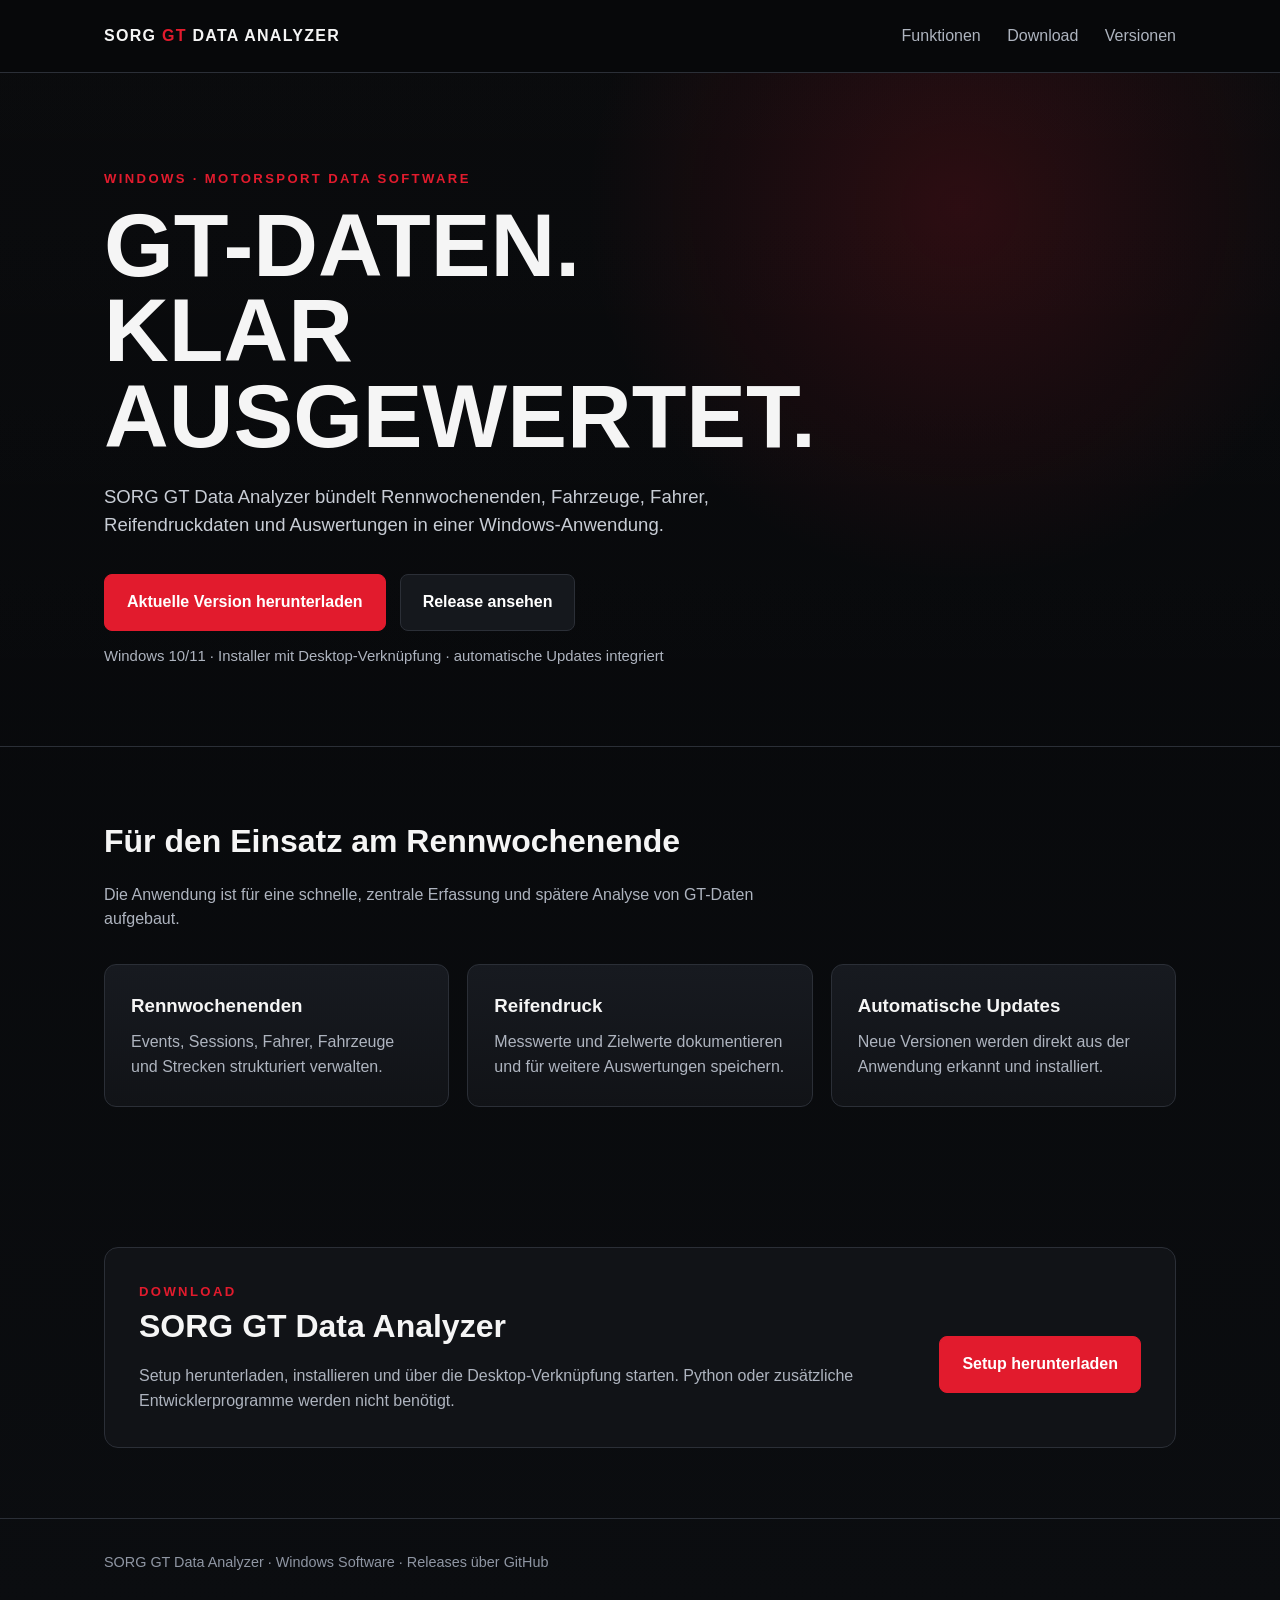
==== docs/index.html @ b89b2e5a "Add files via upload" ====
<!DOCTYPE html>
<html lang="de">
<head>
  <meta charset="UTF-8">
  <meta name="viewport" content="width=device-width, initial-scale=1.0">
  <title>SORG GT Data Analyzer</title>
  <meta name="description" content="SORG GT Data Analyzer – Windows Software für Rennwochenenden, Reifendruck und GT-Datenanalyse.">
  <style>
    :root{
      --bg:#08090b;
      --panel:#111317;
      --panel2:#171a20;
      --text:#f5f5f5;
      --muted:#aeb4bf;
      --red:#e21b2d;
      --line:#2b2f37;
    }
    *{box-sizing:border-box}
    html{scroll-behavior:smooth}
    body{
      margin:0;
      background:linear-gradient(180deg,#060709 0%,#0b0d10 100%);
      color:var(--text);
      font-family:Segoe UI,Arial,sans-serif;
      line-height:1.55;
    }
    .wrap{max-width:1120px;margin:auto;padding:0 24px}
    header{
      border-bottom:1px solid var(--line);
      background:rgba(8,9,11,.92);
      position:sticky;top:0;z-index:5;
      backdrop-filter:blur(8px);
    }
    .nav{display:flex;align-items:center;justify-content:space-between;height:72px}
    .brand{font-weight:800;letter-spacing:.08em}
    .brand span{color:var(--red)}
    .nav a{color:var(--muted);text-decoration:none;margin-left:22px}
    .nav a:hover{color:white}
    .hero{
      padding:96px 0 78px;
      border-bottom:1px solid var(--line);
      background:
        radial-gradient(circle at 75% 20%,rgba(226,27,45,.16),transparent 34%),
        linear-gradient(180deg,rgba(255,255,255,.015),transparent);
    }
    .eyebrow{color:var(--red);font-weight:800;letter-spacing:.18em;font-size:.82rem}
    h1{font-size:clamp(2.8rem,7vw,5.8rem);line-height:.95;margin:14px 0 24px;max-width:900px}
    .lead{max-width:710px;color:#c8cdd5;font-size:1.16rem}
    .buttons{display:flex;gap:14px;flex-wrap:wrap;margin-top:34px}
    .btn{
      display:inline-block;padding:15px 22px;border-radius:8px;
      text-decoration:none;font-weight:800;border:1px solid var(--line);
    }
    .primary{background:var(--red);color:white;border-color:var(--red)}
    .secondary{background:#15181d;color:white}
    .small{color:var(--muted);margin-top:14px;font-size:.93rem}
    section{padding:70px 0}
    h2{font-size:2rem;margin:0 0 12px}
    .sub{color:var(--muted);max-width:720px;margin-bottom:32px}
    .grid{display:grid;grid-template-columns:repeat(3,1fr);gap:18px}
    .card{
      padding:26px;background:linear-gradient(180deg,var(--panel2),var(--panel));
      border:1px solid var(--line);border-radius:12px;
    }
    .card h3{margin:0 0 10px}
    .card p{margin:0;color:var(--muted)}
    .download{
      background:var(--panel);border:1px solid var(--line);border-radius:14px;padding:34px;
      display:flex;align-items:center;justify-content:space-between;gap:28px;
    }
    footer{border-top:1px solid var(--line);padding:32px 0;color:#8f96a3;font-size:.9rem}
    @media(max-width:800px){
      .grid{grid-template-columns:1fr}
      .download{display:block}
      .download .buttons{margin-top:22px}
      .nav .links{display:none}
    }
  </style>
</head>
<body>
<header>
  <div class="wrap nav">
    <div class="brand">SORG <span>GT</span> DATA ANALYZER</div>
    <div class="links">
      <a href="#funktionen">Funktionen</a>
      <a href="#download">Download</a>
      <a href="https://github.com/Paucki/SORG-GT-Data-Analyzer/releases/latest">Versionen</a>
    </div>
  </div>
</header>

<main>
  <div class="hero">
    <div class="wrap">
      <div class="eyebrow">WINDOWS · MOTORSPORT DATA SOFTWARE</div>
      <h1>GT-DATEN.<br>KLAR AUSGEWERTET.</h1>
      <p class="lead">
        SORG GT Data Analyzer bündelt Rennwochenenden, Fahrzeuge, Fahrer,
        Reifendruckdaten und Auswertungen in einer Windows-Anwendung.
      </p>
      <div class="buttons">
        <a class="btn primary" href="https://github.com/Paucki/SORG-GT-Data-Analyzer/releases/latest/download/SORG_GT_Data_Analyzer_Setup_1.0.5.exe">
          Aktuelle Version herunterladen
        </a>
        <a class="btn secondary" href="https://github.com/Paucki/SORG-GT-Data-Analyzer/releases/latest">
          Release ansehen
        </a>
      </div>
      <div class="small">Windows 10/11 · Installer mit Desktop-Verknüpfung · automatische Updates integriert</div>
    </div>
  </div>

  <section id="funktionen">
    <div class="wrap">
      <h2>Für den Einsatz am Rennwochenende</h2>
      <p class="sub">Die Anwendung ist für eine schnelle, zentrale Erfassung und spätere Analyse von GT-Daten aufgebaut.</p>
      <div class="grid">
        <div class="card">
          <h3>Rennwochenenden</h3>
          <p>Events, Sessions, Fahrer, Fahrzeuge und Strecken strukturiert verwalten.</p>
        </div>
        <div class="card">
          <h3>Reifendruck</h3>
          <p>Messwerte und Zielwerte dokumentieren und für weitere Auswertungen speichern.</p>
        </div>
        <div class="card">
          <h3>Automatische Updates</h3>
          <p>Neue Versionen werden direkt aus der Anwendung erkannt und installiert.</p>
        </div>
      </div>
    </div>
  </section>

  <section id="download">
    <div class="wrap">
      <div class="download">
        <div>
          <div class="eyebrow">DOWNLOAD</div>
          <h2>SORG GT Data Analyzer</h2>
          <p class="sub" style="margin:0">
            Setup herunterladen, installieren und über die Desktop-Verknüpfung starten.
            Python oder zusätzliche Entwicklerprogramme werden nicht benötigt.
          </p>
        </div>
        <div class="buttons">
          <a class="btn primary" href="https://github.com/Paucki/SORG-GT-Data-Analyzer/releases/latest/download/SORG_GT_Data_Analyzer_Setup_1.0.5.exe">
            Setup herunterladen
          </a>
        </div>
      </div>
    </div>
  </section>
</main>

<footer>
  <div class="wrap">
    SORG GT Data Analyzer · Windows Software · Releases über GitHub
  </div>
</footer>
</body>
</html>
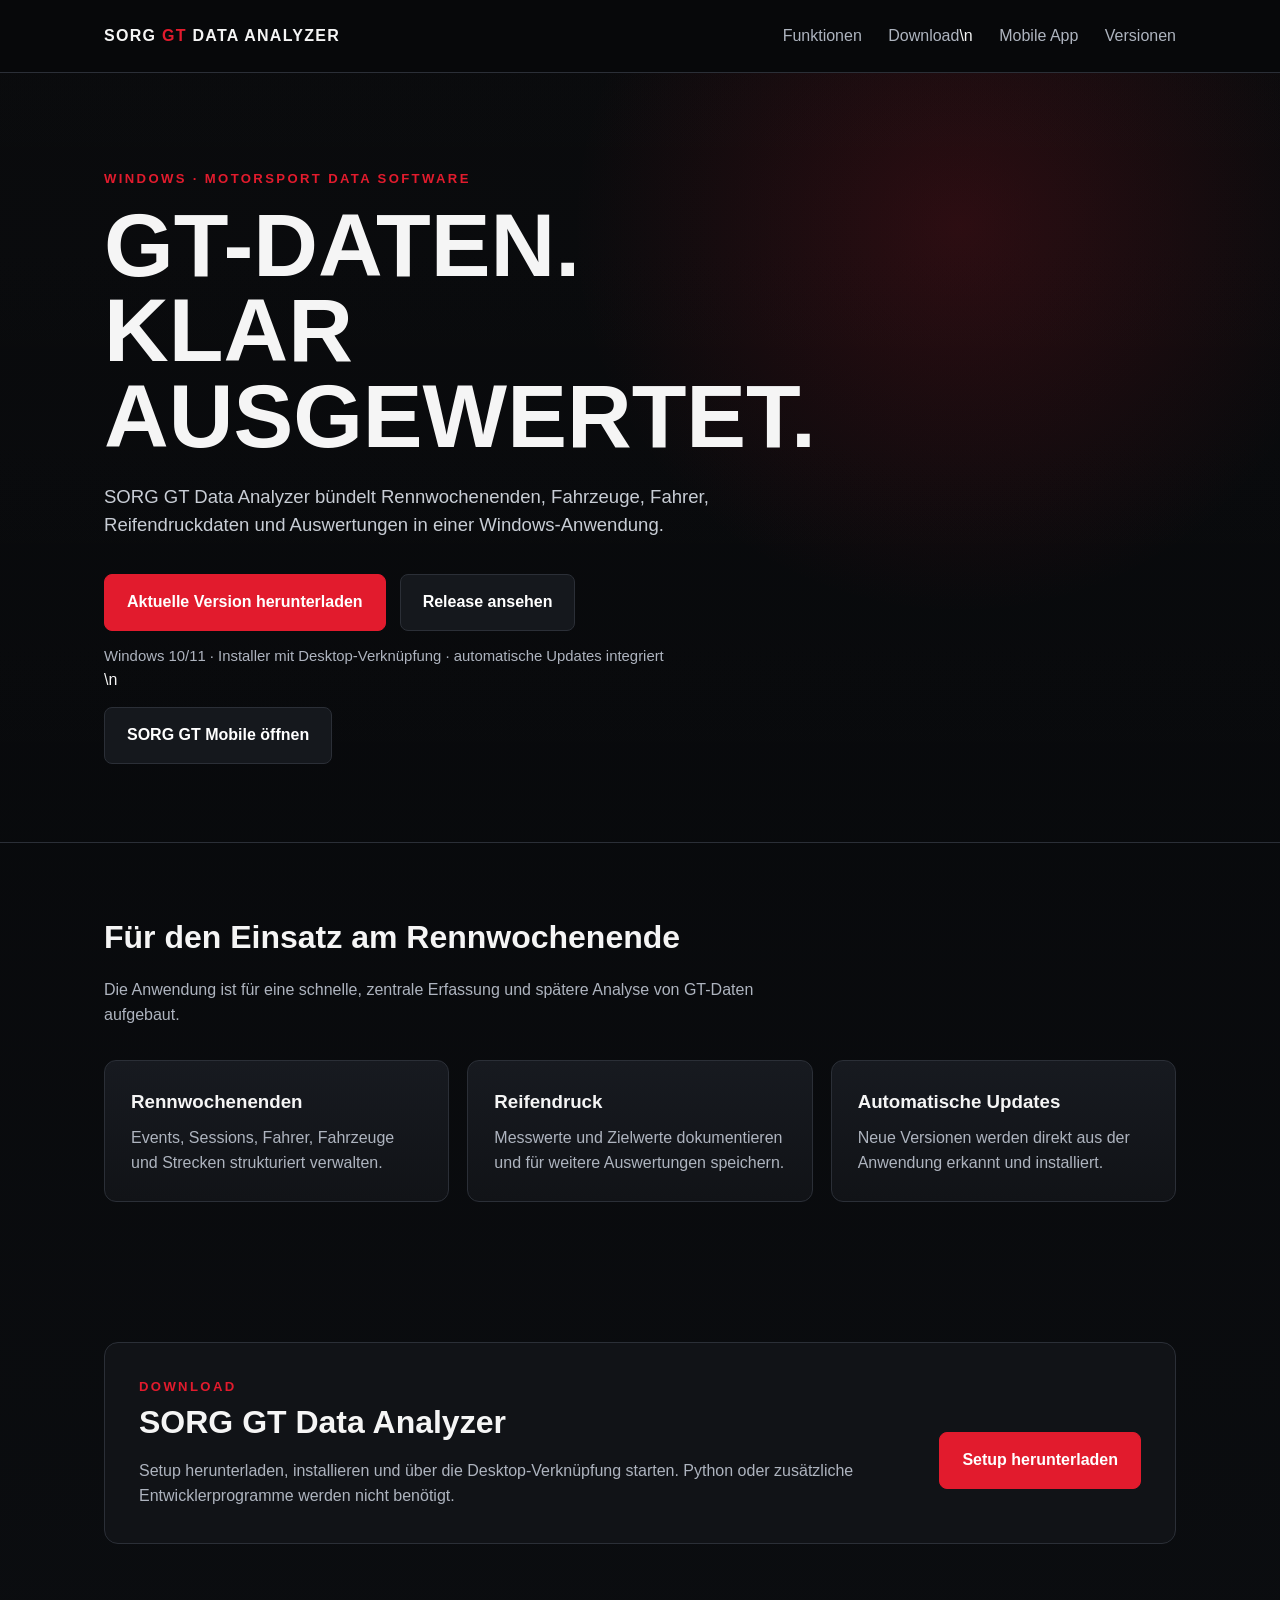
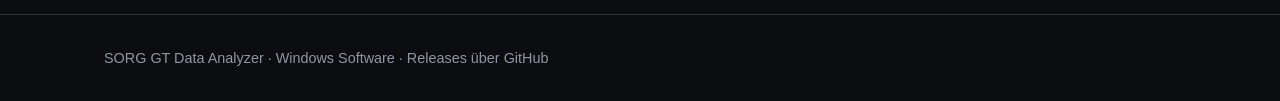
==== commit 9aa266da: "Link SORG GT Mobile PWA" ====
--- a/docs/index.html
+++ b/docs/index.html
@@ -83,7 +83,7 @@
     <div class="brand">SORG <span>GT</span> DATA ANALYZER</div>
     <div class="links">
       <a href="#funktionen">Funktionen</a>
-      <a href="#download">Download</a>
+      <a href="#download">Download</a>\n      <a href="mobile/">Mobile App</a>
       <a href="https://github.com/Paucki/SORG-GT-Data-Analyzer/releases/latest">Versionen</a>
     </div>
   </div>
@@ -106,7 +106,7 @@
           Release ansehen
         </a>
       </div>
-      <div class="small">Windows 10/11 · Installer mit Desktop-Verknüpfung · automatische Updates integriert</div>
+      <div class="small">Windows 10/11 · Installer mit Desktop-Verknüpfung · automatische Updates integriert</div>\n      <div class="buttons" style="margin-top:14px"><a class="btn secondary" href="mobile/">SORG GT Mobile öffnen</a></div>
     </div>
   </div>
 
